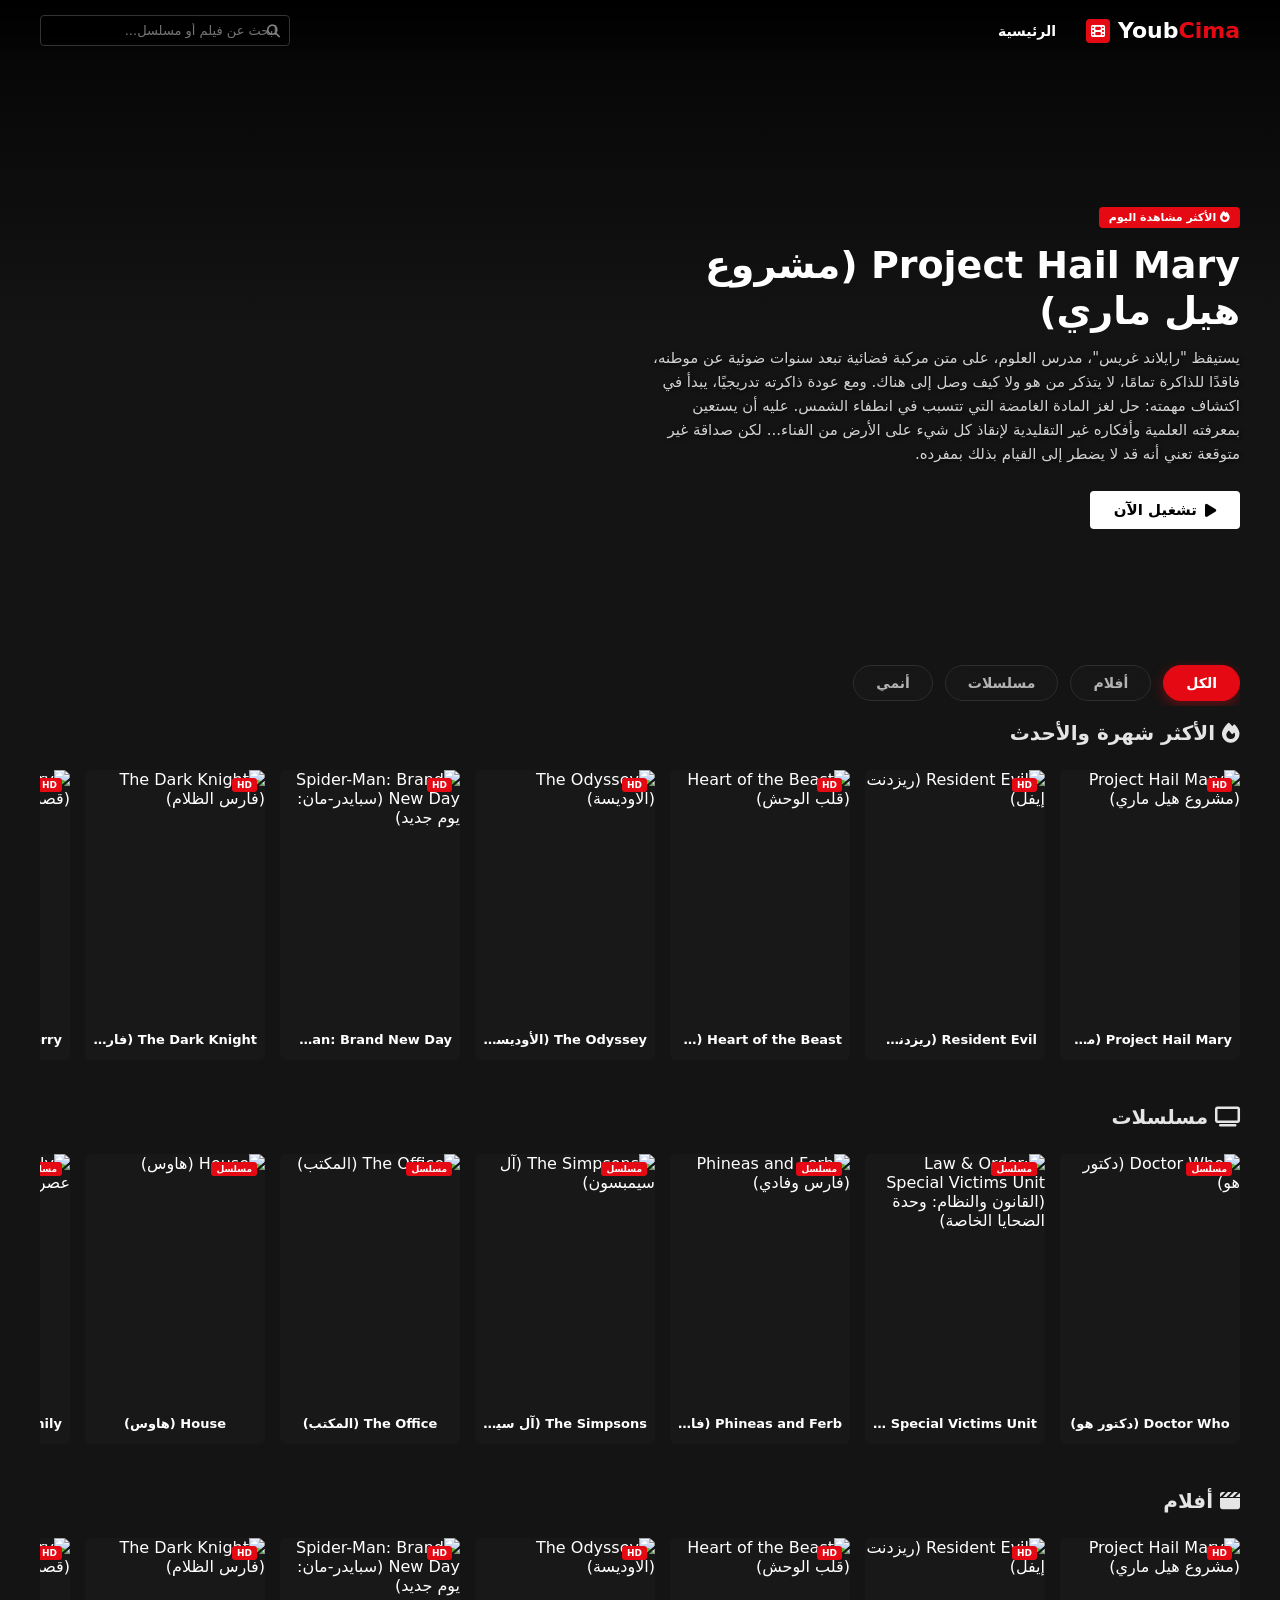
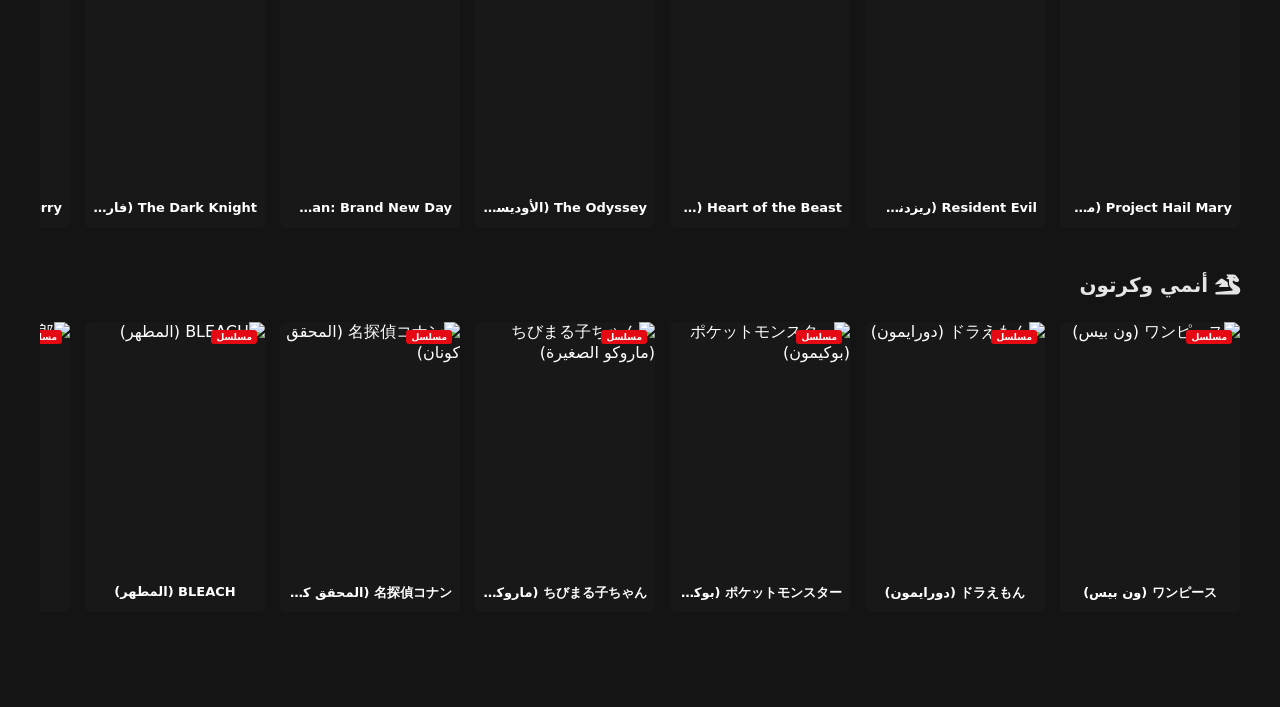
==== index.html @ 9e0401c3 "Add files via upload" ====
<!DOCTYPE html>
<html lang="ar" dir="rtl">
<head>
    <meta charset="UTF-8">
    <meta name="viewport" content="width=device-width, initial-scale=1.0">
    <title>Youb Cima - متعة المشاهدة</title>
    <link rel="stylesheet" href="style.css">
    <link rel="stylesheet" href="https://cdnjs.cloudflare.com/ajax/libs/font-awesome/6.4.0/css/all.min.css">
</head>
<body>

    <!-- الهيدر العلوي بنمط ناتفليكس -->
    <header class="top-navbar">
        <div class="nav-right">
            <a href="index.html" class="logo-container">
                <span class="logo-text">Youb<span>Cima</span></span>
                <i class="fa-solid fa-film logo-icon"></i>
            </a>
            <nav class="desktop-menu">
                <a href="index.html" class="active">الرئيسية</a>
            </nav>
        </div>

        <div class="nav-left">
            <div class="search-container">
                <i class="fa-solid fa-magnifying-glass search-icon"></i>
                <input type="text" id="searchInput" placeholder="ابحث عن فيلم أو مسلسل...">
            </div>
        </div>
    </header>

    <!-- قسم الهيرو البارز (Featured Showcase) -->
    <section class="hero-section" id="heroSection">
        <div class="hero-overlay"></div>
        <div class="hero-content">
            <span class="hero-badge"><i class="fa-solid fa-fire"></i> الأكثر مشاهدة اليوم</span>
            <h1 class="hero-title" id="heroTitle">جاري التحميل...</h1>
            <p class="hero-description" id="heroDesc">
                استمتع بأحدث الأفلام والمسلسلات بجودة عالية حصرياً على Youb Cima.
            </p>
            <div class="hero-buttons">
                <button class="btn btn-play" id="heroPlayBtn">
                    <i class="fa-solid fa-play"></i> تشغيل الآن
                </button>
            </div>
        </div>
    </section>

    <!-- السطر الأول: الأقسام الأساسية (الكل، أفلام، مسلسلات، أنمي) -->
    <div class="categories-bar" id="categoriesBar">
        <button class="cat-btn active" data-section="all">الكل</button>
        <button class="cat-btn" data-section="movies">أفلام</button>
        <button class="cat-btn" data-section="tv">مسلسلات</button>
        <button class="cat-btn" data-section="أنمي">أنمي</button>
    </div>

    <!-- السطر الثاني: تصنيفات المسلسلات حسب الدولة/اللغة (يظهر عند اختيار "مسلسلات" فقط) -->
    <div class="series-sub-bar" id="seriesSubBar" style="display: none;">
        <button class="series-sub-btn active" data-series-type="all">الكل</button>
        <button class="series-sub-btn" data-series-type="مسلسلات عربية">مسلسلات عربية</button>
        <button class="series-sub-btn" data-series-type="مسلسلات تركية">مسلسلات تركية</button>
        <button class="series-sub-btn" data-series-type="مسلسلات كورية">مسلسلات كورية</button>
        <button class="series-sub-btn" data-series-type="مسلسلات أجنبية">مسلسلات أجنبية</button>
    </div>

    <!-- السطر الثالث: زر الأحدث + تصنيفات IMDb الفرعية + القائمة المنسدلة للسنة (للأفلام) -->
    <div class="sub-categories-bar" id="subCategoriesBar" style="display: none;">
        <div class="genres-scroll">
            <button class="sub-cat-btn active" data-genre="all">الكل</button>
            <button class="sub-cat-btn" data-genre="latest"><i class="fa-solid fa-bolt"></i> الأحدث</button>
            <button class="sub-cat-btn" data-genre="أكشن">أكشن</button>
            <button class="sub-cat-btn" data-genre="رعب">رعب</button>
            <button class="sub-cat-btn" data-genre="دراما">دراما</button>
            <button class="sub-cat-btn" data-genre="كوميديا">كوميديا</button>
            <button class="sub-cat-btn" data-genre="خيال علمي">خيال علمي</button>
            <button class="sub-cat-btn" data-genre="إثارة">إثارة</button>
            <button class="sub-cat-btn" data-genre="مغامرة">مغامرة</button>
        </div>

        <!-- قائمة منسدلة لسنة الإنتاج (تظهر في الأفلام فقط) -->
        <div class="dropdown-filter-container" id="yearDropdownContainer" style="display: none;">
            <select id="yearSelect" class="netflix-dropdown">
                <option value="all">سنة الإنتاج: الكل</option>
                <option value="2026">2026</option>
                <option value="2025">2025</option>
                <option value="2024">2024</option>
                <option value="2023">2023</option>
                <option value="2022">2022 فما قبل</option>
            </select>
        </div>
    </div>

    <!-- صفوف الأفلام والمسلسلات الأفقية حسب الأقسام -->
    <main class="content-container">
        
        <section class="row-section">
            <h2 class="row-title"><i class="fa-solid fa-fire"></i> الأكثر شهرة والأحدث</h2>
            <div class="row-cards" id="trendingRow"></div>
        </section>

        <section class="row-section">
            <h2 class="row-title"><i class="fa-solid fa-tv"></i> مسلسلات</h2>
            <div class="row-cards" id="turkishSeriesRow"></div>
        </section>

        <section class="row-section">
            <h2 class="row-title"><i class="fa-solid fa-clapperboard"></i> أفلام</h2>
            <div class="row-cards" id="arabicMoviesRow"></div>
        </section>

        <section class="row-section">
            <h2 class="row-title"><i class="fa-solid fa-dragon"></i> أنمي وكرتون</h2>
            <div class="row-cards" id="animeRow"></div>
        </section>

    </main>

    <!-- شريط التنقل السفلي للهواتف -->
    <nav class="bottom-nav">
        <a href="index.html" class="nav-item active">
            <i class="fa-solid fa-house"></i>
            <span>الرئيسية</span>
        </a>
        <a href="#searchInput" class="nav-item">
            <i class="fa-solid fa-magnifying-glass"></i>
            <span>بحث</span>
        </a>
        <a href="#" class="nav-item">
            <i class="fa-solid fa-circle-info"></i>
            <span>المزيد</span>
        </a>
    </nav>

    <script src="app.js"></script>
</body>
</html>
---- style.css ----
/* الإعدادات العامة */
* {
    box-sizing: border-box;
    margin: 0;
    padding: 0;
    font-family: system-ui, -apple-system, BlinkMacSystemFont, 'Segoe UI', Roboto, sans-serif;
}

body {
    background-color: #141414;
    color: #ffffff;
    min-height: 100vh;
    display: flex;
    flex-direction: column;
    overflow-x: hidden;
}

/* النافبار العلوي */
.top-navbar {
    background: linear-gradient(180deg, rgba(0,0,0,0.9) 0%, rgba(0,0,0,0) 100%);
    padding: 15px 40px;
    display: flex;
    justify-content: space-between;
    align-items: center;
    position: fixed;
    top: 0;
    width: 100%;
    z-index: 1000;
    transition: background-color 0.3s ease;
}

.nav-right {
    display: flex;
    align-items: center;
    gap: 30px;
}

.logo-container {
    display: flex;
    align-items: center;
    gap: 8px;
    text-decoration: none;
}

.logo-text {
    font-size: 22px;
    font-weight: 900;
    color: #ffffff;
}

.logo-text span {
    color: #e50914;
}

.logo-icon {
    background-color: #e50914;
    color: #ffffff;
    padding: 5px;
    border-radius: 4px;
    font-size: 14px;
}

.desktop-menu {
    display: flex;
    gap: 20px;
}

.desktop-menu a {
    color: #e5e5e5;
    text-decoration: none;
    font-size: 14px;
    transition: color 0.2s;
}

.desktop-menu a:hover, .desktop-menu a.active {
    color: #ffffff;
    font-weight: bold;
}

.search-container {
    position: relative;
    width: 250px;
}

.search-container input {
    width: 100%;
    background-color: rgba(0, 0, 0, 0.75);
    border: 1px solid #333333;
    padding: 7px 12px 7px 35px;
    border-radius: 4px;
    color: #ffffff;
    font-size: 13px;
    outline: none;
}

.search-icon {
    position: absolute;
    right: 10px;
    top: 50%;
    transform: translateY(-50%);
    color: #808080;
    font-size: 13px;
}

/* قسم الهيرو الرئيسي */
.hero-section {
    position: relative;
    height: 75vh;
    min-height: 480px;
    background-image: url('https://images.unsplash.com/photo-1536440136628-849c177e76a1?w=1200');
    background-size: cover;
    background-position: center top;
    display: flex;
    align-items: center;
    padding: 0 40px;
}

.hero-overlay {
    position: absolute;
    top: 0;
    left: 0;
    width: 100%;
    height: 100%;
    background: linear-gradient(0deg, #141414 0%, rgba(20,20,20,0.4) 50%, rgba(0,0,0,0.8) 100%);
}

.hero-content {
    position: relative;
    z-index: 2;
    max-width: 600px;
    margin-top: 60px;
}

.hero-badge {
    background-color: #e50914;
    color: #ffffff;
    font-size: 11px;
    font-weight: bold;
    padding: 4px 10px;
    border-radius: 4px;
    display: inline-block;
    margin-bottom: 15px;
}

.hero-title {
    font-size: 38px;
    font-weight: 900;
    margin-bottom: 12px;
    line-height: 1.2;
}

.hero-description {
    font-size: 15px;
    color: #d2d2d2;
    line-height: 1.6;
    margin-bottom: 25px;
    text-shadow: 1px 1px 4px rgba(0,0,0,0.8);
}

.hero-buttons {
    display: flex;
    gap: 15px;
}

.btn {
    border: none;
    padding: 10px 24px;
    border-radius: 4px;
    font-size: 15px;
    font-weight: bold;
    cursor: pointer;
    display: flex;
    align-items: center;
    gap: 8px;
    transition: transform 0.2s, background-color 0.2s;
}

.btn-play {
    background-color: #ffffff;
    color: #000000;
}

.btn-play:hover {
    background-color: rgba(255, 255, 255, 0.75);
    transform: scale(1.03);
}

.btn-info {
    background-color: rgba(109, 109, 110, 0.7);
    color: #ffffff;
}

.btn-info:hover {
    background-color: rgba(109, 109, 110, 0.4);
    transform: scale(1.03);
}

/* السطر الأول: الأقسام الأساسية */
.categories-bar {
    display: flex;
    align-items: center;
    gap: 12px;
    margin: -15px 40px 15px 40px;
    position: relative;
    z-index: 10;
    overflow-x: auto;
    padding: 5px 0;
    scrollbar-width: none;
}

.categories-bar::-webkit-scrollbar {
    display: none;
}

.cat-btn {
    background-color: rgba(24, 24, 24, 0.85);
    backdrop-filter: blur(8px);
    -webkit-backdrop-filter: blur(8px);
    color: #b3b3b3;
    border: 1px solid #2e2e2e;
    padding: 9px 22px;
    border-radius: 50px;
    font-size: 14px;
    font-weight: 600;
    cursor: pointer;
    white-space: nowrap;
    transition: all 0.25s ease;
    outline: none;
}

.cat-btn:hover {
    background-color: #262626;
    color: #ffffff;
    border-color: #4d4d4d;
    transform: translateY(-1px);
}

.cat-btn.active {
    background-color: #e50914;
    color: #ffffff;
    border-color: #e50914;
    box-shadow: 0 4px 14px rgba(229, 9, 20, 0.4);
}

/* السطر الثاني: تصنيفات المسلسلات الفرعية (عربية، تركية، كورية...) */
.series-sub-bar {
    display: flex;
    align-items: center;
    gap: 10px;
    margin: 0 40px 15px 40px;
    position: relative;
    z-index: 9;
    overflow-x: auto;
    padding: 5px 0;
    scrollbar-width: none;
    animation: fadeIn 0.3s ease-in-out;
}

.series-sub-bar::-webkit-scrollbar {
    display: none;
}

.series-sub-btn {
    background-color: rgba(20, 20, 20, 0.9);
    color: #aaaaaa;
    border: 1px solid #2a2a2a;
    padding: 7px 18px;
    border-radius: 30px;
    font-size: 13px;
    font-weight: 600;
    cursor: pointer;
    white-space: nowrap;
    transition: all 0.2s ease;
    outline: none;
}

.series-sub-btn:hover {
    background-color: #2a2a2a;
    color: #ffffff;
    border-color: #555555;
}

.series-sub-btn.active {
    background-color: #e50914;
    color: #ffffff;
    border-color: #e50914;
    box-shadow: 0 2px 10px rgba(229, 9, 20, 0.3);
}

/* السطر الثالث: تصنيفات IMDb الفرعية والقائمة المنسدلة للسنة */
.sub-categories-bar {
    display: flex;
    align-items: center;
    justify-content: space-between;
    gap: 15px;
    margin: 0 40px 25px 40px;
    position: relative;
    z-index: 8;
    overflow-x: auto;
    padding: 5px 0;
    scrollbar-width: none;
    animation: fadeIn 0.3s ease-in-out;
}

.sub-categories-bar::-webkit-scrollbar {
    display: none;
}

.genres-scroll {
    display: flex;
    align-items: center;
    gap: 10px;
    overflow-x: auto;
    scrollbar-width: none;
}

.genres-scroll::-webkit-scrollbar {
    display: none;
}

.sub-cat-btn {
    background-color: rgba(20, 20, 20, 0.9);
    color: #999999;
    border: 1px solid #222222;
    padding: 6px 16px;
    border-radius: 30px;
    font-size: 13px;
    font-weight: 500;
    cursor: pointer;
    white-space: nowrap;
    transition: all 0.2s ease;
    outline: none;
}

.sub-cat-btn:hover {
    background-color: #222222;
    color: #ffffff;
    border-color: #444444;
}

.sub-cat-btn.active {
    background-color: #333333;
    color: #ffffff;
    border-color: #e50914;
    box-shadow: 0 2px 8px rgba(229, 9, 20, 0.3);
}

/* تصميم القائمة المنسدلة الاحترافية للسنة */
.netflix-dropdown {
    background-color: rgba(20, 20, 20, 0.95);
    color: #ffffff;
    border: 1px solid #333333;
    padding: 6px 16px;
    border-radius: 20px;
    font-size: 13px;
    font-weight: 500;
    cursor: pointer;
    outline: none;
    transition: all 0.2s ease;
    white-space: nowrap;
}

.netflix-dropdown:hover, .netflix-dropdown:focus {
    border-color: #e50914;
    background-color: #1a1a1a;
}

.netflix-dropdown option {
    background-color: #181818;
    color: #ffffff;
    padding: 10px;
}

@keyframes fadeIn {
    from { opacity: 0; transform: translateY(-5px); }
    to { opacity: 1; transform: translateY(0); }
}

/* الصفوف الأفقيّة للأفلام */
.content-container {
    padding: 0 40px;
    margin-bottom: 50px;
    flex: 1;
}

.row-section {
    margin-bottom: 35px;
}

.row-title {
    font-size: 20px;
    font-weight: 700;
    margin-bottom: 15px;
    color: #e5e5e5;
}

.row-cards {
    display: flex;
    gap: 15px;
    overflow-x: auto;
    padding: 10px 0;
    scrollbar-width: none;
}

.row-cards::-webkit-scrollbar {
    display: none;
}

.movie-card {
    min-width: 180px;
    width: 180px;
    background-color: #181818;
    border-radius: 6px;
    overflow: hidden;
    cursor: pointer;
    position: relative;
    transition: transform 0.3s ease, box-shadow 0.3s ease;
    flex-shrink: 0;
}

.movie-card:hover {
    transform: scale(1.08);
    z-index: 5;
    box-shadow: 0 10px 20px rgba(0,0,0,0.8);
}

.poster-wrapper {
    position: relative;
    width: 100%;
    padding-top: 140%;
}

.poster-wrapper img {
    position: absolute;
    top: 0;
    left: 0;
    width: 100%;
    height: 100%;
    object-fit: cover;
}

.badge-hd {
    position: absolute;
    top: 8px;
    right: 8px;
    background-color: #e50914;
    color: #ffffff;
    font-size: 9px;
    font-weight: bold;
    padding: 2px 5px;
    border-radius: 3px;
}

.movie-title {
    padding: 10px 8px;
    font-size: 13px;
    font-weight: 600;
    color: #ffffff;
    text-align: center;
    white-space: nowrap;
    overflow: hidden;
    text-overflow: ellipsis;
    background-color: #181818;
}

/* صفحة المشاهدة */
.ad-banner {
    background: linear-gradient(135deg, #171821 0%, #0d0e14 100%);
    border: 1px solid #e50914;
    border-radius: 12px;
    padding: 12px 18px;
    margin-bottom: 20px;
    display: flex;
    justify-content: space-between;
    align-items: center;
    box-shadow: 0 4px 15px rgba(229, 9, 20, 0.15);
}

.ad-info {
    display: flex;
    align-items: center;
    gap: 12px;
}

.ad-icon {
    font-size: 26px;
    color: #e50914;
}

.ad-info h3 {
    font-size: 14px;
    font-weight: bold;
    color: #ffffff;
}

.ad-info p {
    font-size: 11px;
    color: #8c8f9a;
}

.ad-btn {
    background-color: #e50914;
    color: #ffffff;
    text-decoration: none;
    padding: 6px 14px;
    border-radius: 20px;
    font-size: 12px;
    font-weight: bold;
    white-space: nowrap;
}

.video-player-box {
    width: 100%;
    background-color: #000000;
    border-radius: 14px;
    overflow: hidden;
    margin-bottom: 20px;
    box-shadow: 0 10px 30px rgba(0,0,0,0.8);
    border: 1px solid #1f2230;
}

.video-player-box video {
    width: 100%;
    display: block;
    max-height: 550px;
}

.movie-description-section {
    margin-bottom: 30px;
}

.watch-title {
    font-size: 20px;
    font-weight: bold;
    color: #ffffff;
    margin-bottom: 12px;
}

.watch-text {
    font-size: 14px;
    line-height: 1.8;
    color: #d1d5db;
    margin-bottom: 20px;
}

.share-buttons {
    display: flex;
    justify-content: flex-end;
    gap: 12px;
    padding-top: 10px;
}

.share-btn {
    width: 40px;
    height: 40px;
    border-radius: 50%;
    background-color: #171821;
    border: 1px solid #262838;
    color: #ffffff;
    font-size: 16px;
    display: flex;
    justify-content: center;
    align-items: center;
    cursor: pointer;
    transition: all 0.2s ease;
}

.share-btn:hover {
    background-color: #e50914;
    border-color: #e50914;
}

.related-section {
    margin-top: 30px;
    border-top: 1px solid #1f2230;
    padding-top: 20px;
}

.section-title {
    font-size: 18px;
    font-weight: bold;
    color: #ffffff;
    margin-bottom: 16px;
}

/* الشريط السفلي للهاتف */
.bottom-nav {
    display: none;
}

/* التجاوب مع شاشات الهواتف */
@media (max-width: 768px) {
    .top-navbar {
        padding: 12px 15px;
    }

    .desktop-menu {
        display: none;
    }

    .search-container {
        width: 140px;
    }

    .hero-section {
        height: 55vh;
        padding: 0 15px;
    }

    .hero-title {
        font-size: 24px;
    }

    .hero-description {
        font-size: 12px;
        line-height: 1.4;
        margin-bottom: 15px;
    }

    .btn {
        padding: 8px 16px;
        font-size: 13px;
    }

    .categories-bar {
        margin: 10px 15px 10px 15px;
        gap: 8px;
    }

    .cat-btn {
        padding: 7px 16px;
        font-size: 13px;
    }

    .series-sub-bar {
        margin: 5px 15px 10px 15px;
        gap: 6px;
    }

    .series-sub-btn {
        padding: 5px 12px;
        font-size: 12px;
    }

    .sub-categories-bar {
        margin: 5px 15px 15px 15px;
        flex-direction: column;
        align-items: stretch;
        gap: 10px;
    }

    .sub-cat-btn {
        padding: 5px 12px;
        font-size: 12px;
    }

    .netflix-dropdown {
        width: 100%;
        text-align: center;
    }

    .content-container {
        padding: 0 15px;
        margin-bottom: 70px;
    }

    .row-title {
        font-size: 16px;
    }

    .movie-card {
        min-width: 130px;
        width: 130px;
    }

    .bottom-nav {
        position: fixed;
        bottom: 0;
        left: 0;
        width: 100%;
        background-color: #000000;
        border-top: 1px solid #1a1a1a;
        display: flex;
        justify-content: space-around;
        padding: 8px 0;
        z-index: 1000;
    }

    .nav-item {
        display: flex;
        flex-direction: column;
        align-items: center;
        text-decoration: none;
        color: #777777;
        font-size: 10px;
        gap: 3px;
    }

    .nav-item i {
        font-size: 18px;
    }

    .nav-item.active {
        color: #ffffff;
    }
}
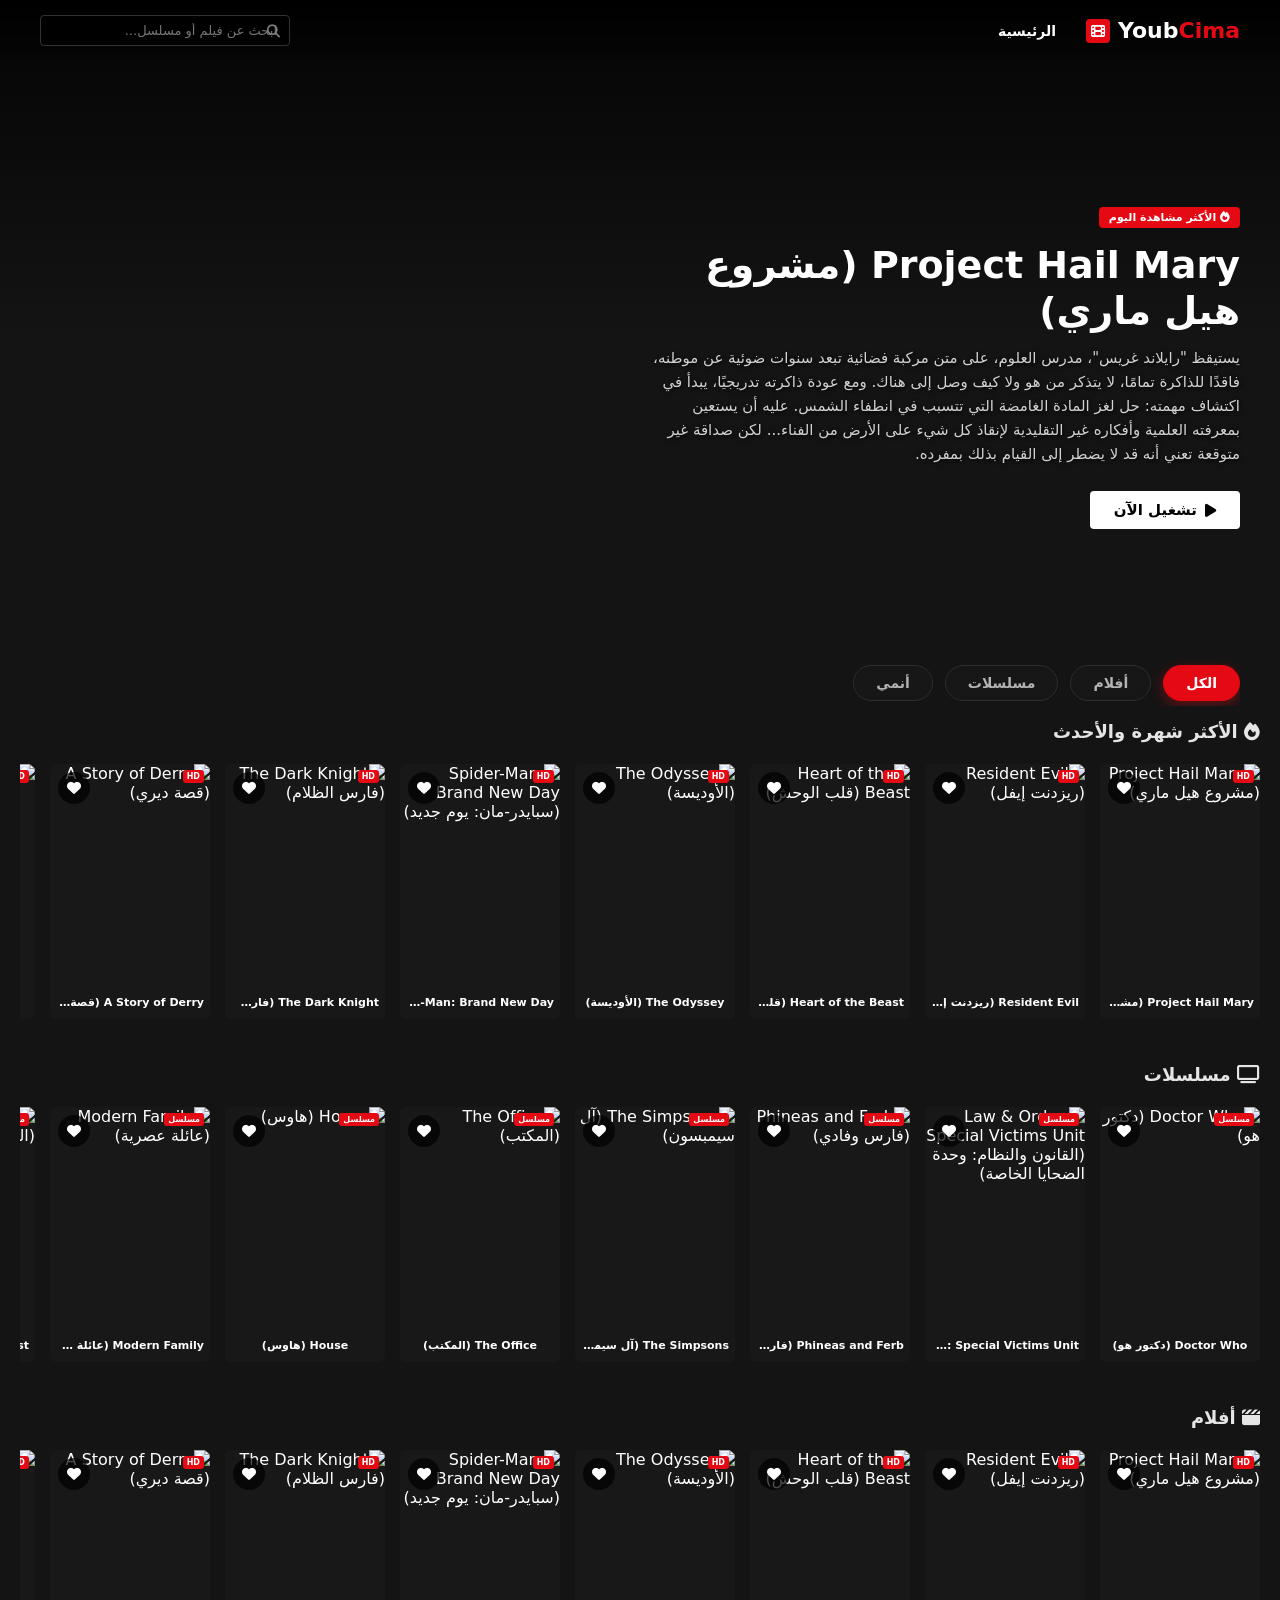
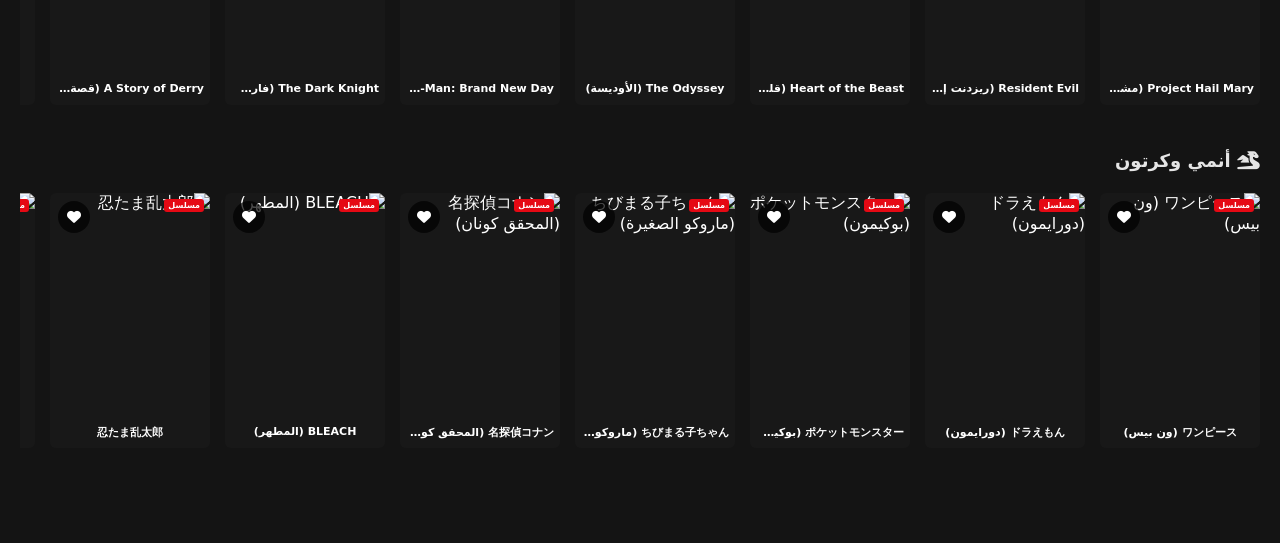
==== commit 8c7372b1: "Update index.html" ====
--- a/index.html
+++ b/index.html
@@ -115,22 +115,26 @@
 
     </main>
 
-    <!-- شريط التنقل السفلي للهواتف -->
+    <!-- شريط التنقل السفلي للهواتف (تم استبدال المزيد بالمفضلة) -->
     <nav class="bottom-nav">
         <a href="index.html" class="nav-item active">
             <i class="fa-solid fa-house"></i>
             <span>الرئيسية</span>
         </a>
-        <a href="#searchInput" class="nav-item">
+        <a href="#" class="nav-item" onclick="document.getElementById('searchInput')?.focus(); return false;">
             <i class="fa-solid fa-magnifying-glass"></i>
             <span>بحث</span>
         </a>
         <a href="#" class="nav-item">
-            <i class="fa-solid fa-circle-info"></i>
-            <span>المزيد</span>
+            <i class="fa-brands fa-telegram"></i>
+            <span>Telegram</span>
+        </a>
+        <a href="index.html?view=favorites" class="nav-item" id="favBottomNav">
+            <i class="fa-solid fa-heart" style="color: #e50914;"></i>
+            <span>المفضلة</span>
         </a>
     </nav>
 
     <script src="app.js"></script>
 </body>
-</html>+</html>
--- a/style.css
+++ b/style.css
@@ -195,7 +195,7 @@
     transform: scale(1.03);
 }
 
-/* السطر الأول: الأقسام الأساسية */
+/* الأقسام الأساسية */
 .categories-bar {
     display: flex;
     align-items: center;
@@ -242,7 +242,7 @@
     box-shadow: 0 4px 14px rgba(229, 9, 20, 0.4);
 }
 
-/* السطر الثاني: تصنيفات المسلسلات الفرعية (عربية، تركية، كورية...) */
+/* تصنيفات المسلسلات الفرعية */
 .series-sub-bar {
     display: flex;
     align-items: center;
@@ -287,7 +287,7 @@
     box-shadow: 0 2px 10px rgba(229, 9, 20, 0.3);
 }
 
-/* السطر الثالث: تصنيفات IMDb الفرعية والقائمة المنسدلة للسنة */
+/* تصنيفات IMDb والقائمة المنسدلة */
 .sub-categories-bar {
     display: flex;
     align-items: center;
@@ -345,7 +345,6 @@
     box-shadow: 0 2px 8px rgba(229, 9, 20, 0.3);
 }
 
-/* تصميم القائمة المنسدلة الاحترافية للسنة */
 .netflix-dropdown {
     background-color: rgba(20, 20, 20, 0.95);
     color: #ffffff;
@@ -376,9 +375,9 @@
     to { opacity: 1; transform: translateY(0); }
 }
 
-/* الصفوف الأفقيّة للأفلام */
+/* حاوية المحتوى والصفوف (تمرير جانبي افتراضي للصفحة الرئيسية) */
 .content-container {
-    padding: 0 40px;
+    padding: 0 20px;
     margin-bottom: 50px;
     flex: 1;
 }
@@ -388,9 +387,9 @@
 }
 
 .row-title {
-    font-size: 20px;
+    font-size: 18px;
     font-weight: 700;
-    margin-bottom: 15px;
+    margin-bottom: 12px;
     color: #e5e5e5;
 }
 
@@ -407,8 +406,8 @@
 }
 
 .movie-card {
-    min-width: 180px;
-    width: 180px;
+    min-width: 160px;
+    width: 160px;
     background-color: #181818;
     border-radius: 6px;
     overflow: hidden;
@@ -419,7 +418,7 @@
 }
 
 .movie-card:hover {
-    transform: scale(1.08);
+    transform: scale(1.05);
     z-index: 5;
     box-shadow: 0 10px 20px rgba(0,0,0,0.8);
 }
@@ -441,19 +440,19 @@
 
 .badge-hd {
     position: absolute;
-    top: 8px;
-    right: 8px;
+    top: 6px;
+    right: 6px;
     background-color: #e50914;
     color: #ffffff;
-    font-size: 9px;
+    font-size: 8px;
     font-weight: bold;
-    padding: 2px 5px;
+    padding: 2px 4px;
     border-radius: 3px;
 }
 
 .movie-title {
-    padding: 10px 8px;
-    font-size: 13px;
+    padding: 8px 6px;
+    font-size: 11px;
     font-weight: 600;
     color: #ffffff;
     text-align: center;
@@ -623,7 +622,7 @@
     }
 
     .categories-bar {
-        margin: 10px 15px 10px 15px;
+        margin: 10px 15px;
         gap: 8px;
     }
 
@@ -660,12 +659,17 @@
     }
 
     .content-container {
-        padding: 0 15px;
+        padding: 0 10px;
         margin-bottom: 70px;
     }
 
     .row-title {
-        font-size: 16px;
+        font-size: 15px;
+    }
+
+    .row-cards {
+        display: flex;
+        gap: 10px;
     }
 
     .movie-card {
@@ -703,4 +707,4 @@
     .nav-item.active {
         color: #ffffff;
     }
-}+}
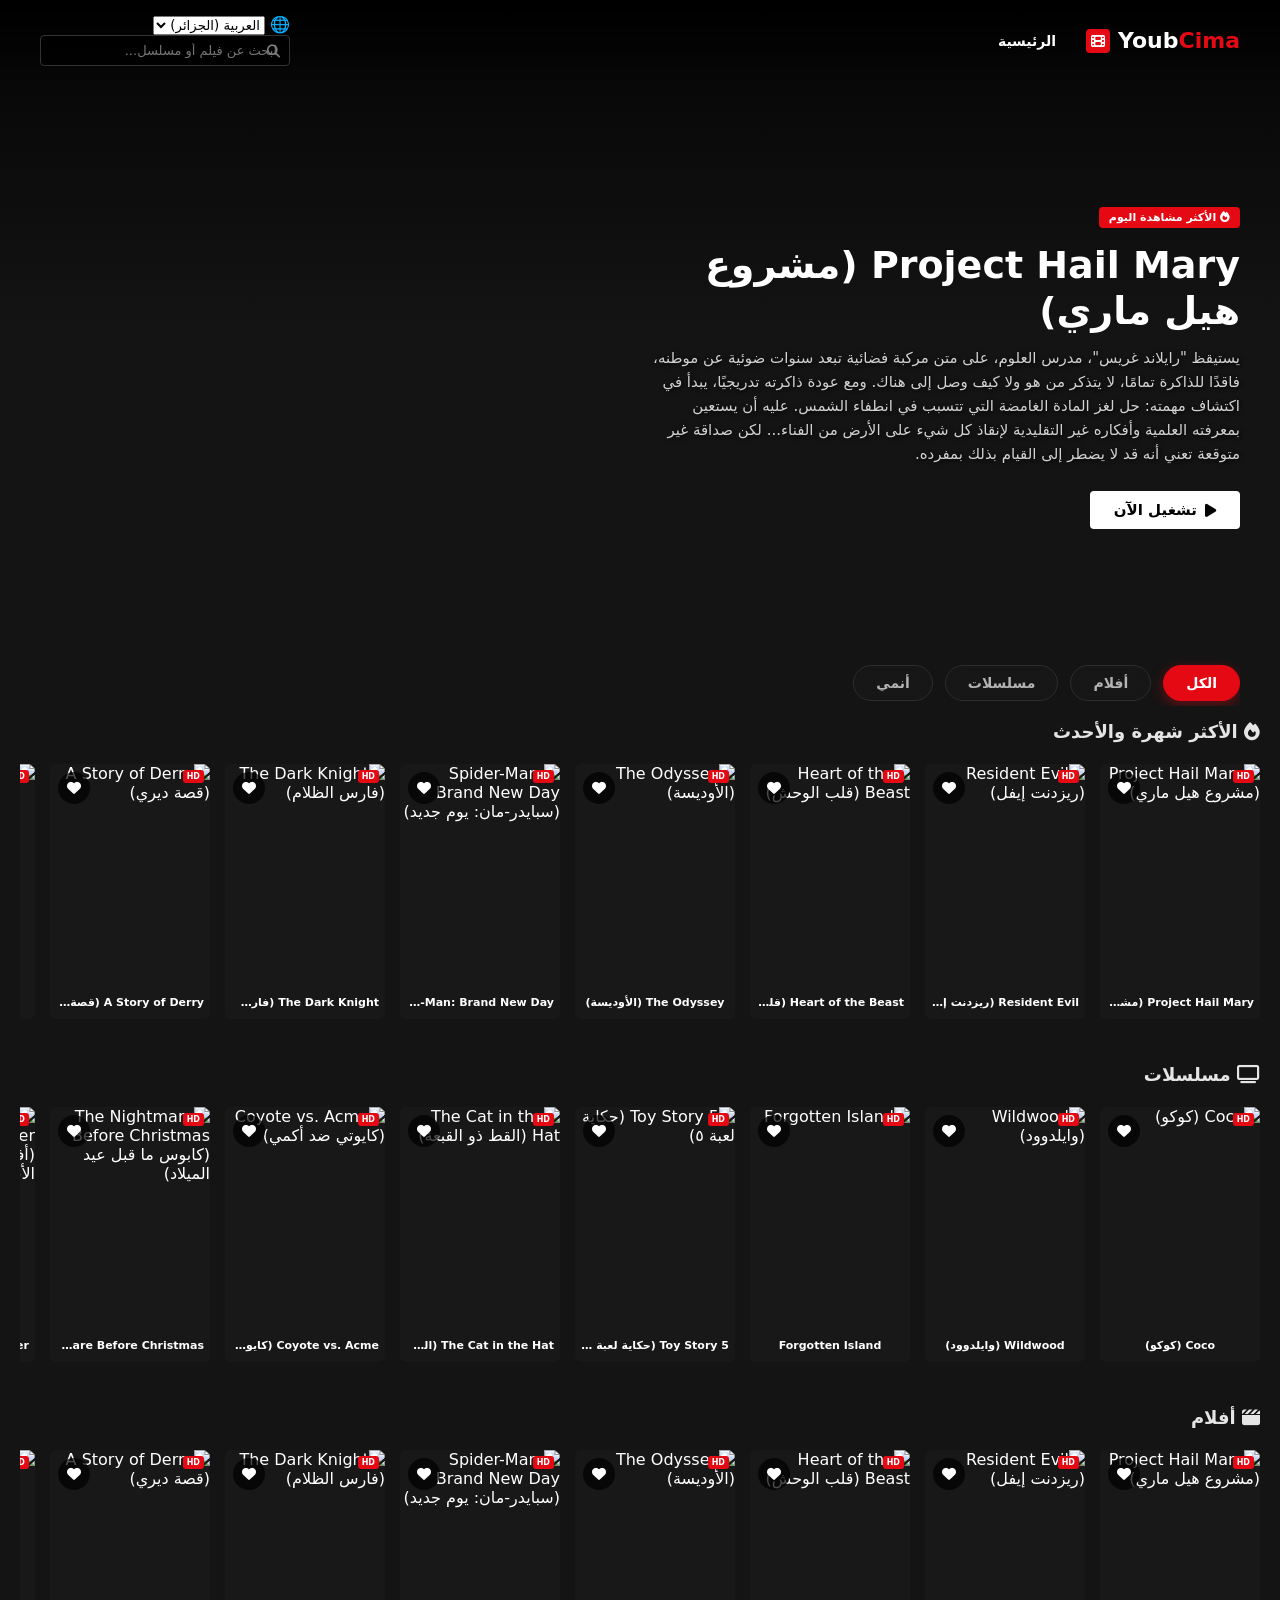
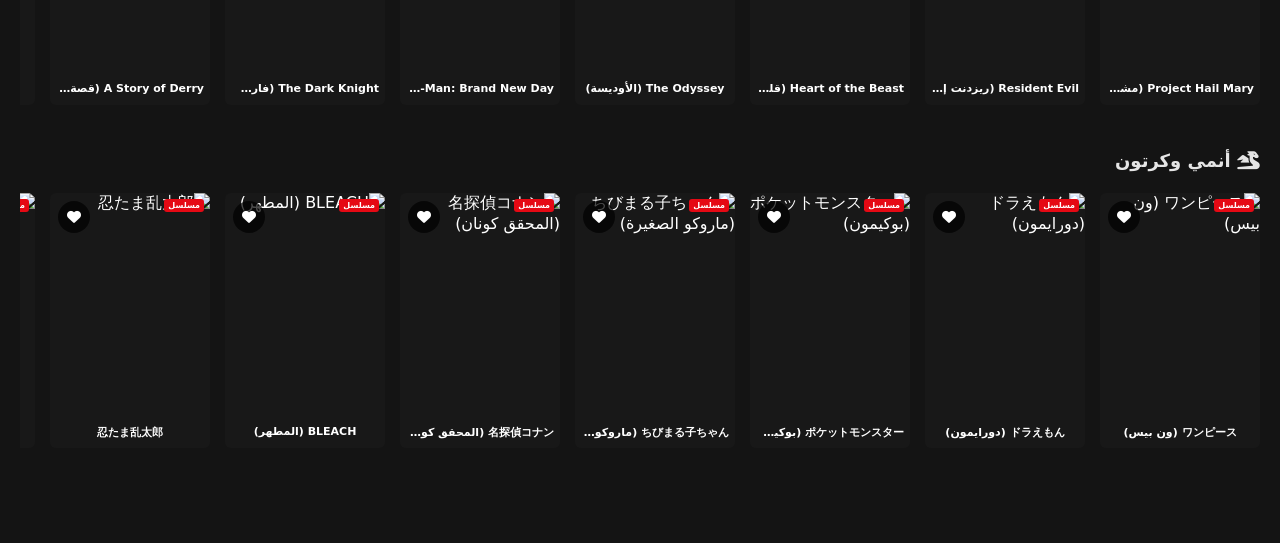
==== commit 76377858: "Update index.html" ====
--- a/index.html
+++ b/index.html
@@ -17,14 +17,25 @@
                 <i class="fa-solid fa-film logo-icon"></i>
             </a>
             <nav class="desktop-menu">
-                <a href="index.html" class="active">الرئيسية</a>
+                <a href="index.html" class="active" data-i18n="home">الرئيسية</a>
             </nav>
         </div>
 
+        <!-- إضافة زر قائمة اللغات والكرة الأرضية بجانب الشعار في الأعلى -->
         <div class="nav-left">
+            <div class="language-switcher-header">
+                <span class="globe-icon">🌐</span>
+                <select id="langSelect" onchange="switchLanguage(this.value)">
+                    <option value="ar-dz">العربية (الجزائر)</option>
+                    <option value="en">English</option>
+                    <option value="fr">Français</option>
+                    <option value="es">Español</option>
+                </select>
+            </div>
+
             <div class="search-container">
                 <i class="fa-solid fa-magnifying-glass search-icon"></i>
-                <input type="text" id="searchInput" placeholder="ابحث عن فيلم أو مسلسل...">
+                <input type="text" id="searchInput" data-i18n-placeholder="search_placeholder" placeholder="ابحث عن فيلم أو مسلسل...">
             </div>
         </div>
     </header>
@@ -33,14 +44,14 @@
     <section class="hero-section" id="heroSection">
         <div class="hero-overlay"></div>
         <div class="hero-content">
-            <span class="hero-badge"><i class="fa-solid fa-fire"></i> الأكثر مشاهدة اليوم</span>
+            <span class="hero-badge" data-i18n="trending_badge"><i class="fa-solid fa-fire"></i> الأكثر مشاهدة اليوم</span>
             <h1 class="hero-title" id="heroTitle">جاري التحميل...</h1>
-            <p class="hero-description" id="heroDesc">
+            <p class="hero-description" id="heroDesc" data-i18n="hero_desc">
                 استمتع بأحدث الأفلام والمسلسلات بجودة عالية حصرياً على Youb Cima.
             </p>
             <div class="hero-buttons">
                 <button class="btn btn-play" id="heroPlayBtn">
-                    <i class="fa-solid fa-play"></i> تشغيل الآن
+                    <i class="fa-solid fa-play"></i> <span data-i18n="watch_now">تشغيل الآن</span>
                 </button>
             </div>
         </div>
@@ -48,82 +59,82 @@
 
     <!-- السطر الأول: الأقسام الأساسية (الكل، أفلام، مسلسلات، أنمي) -->
     <div class="categories-bar" id="categoriesBar">
-        <button class="cat-btn active" data-section="all">الكل</button>
-        <button class="cat-btn" data-section="movies">أفلام</button>
-        <button class="cat-btn" data-section="tv">مسلسلات</button>
-        <button class="cat-btn" data-section="أنمي">أنمي</button>
+        <button class="cat-btn active" data-section="all" data-i18n="cat_all">الكل</button>
+        <button class="cat-btn" data-section="movies" data-i18n="cat_movies">أفلام</button>
+        <button class="cat-btn" data-section="tv" data-i18n="cat_series">مسلسلات</button>
+        <button class="cat-btn" data-section="أنمي" data-i18n="cat_anime">أنمي</button>
     </div>
 
-    <!-- السطر الثاني: تصنيفات المسلسلات حسب الدولة/اللغة (يظهر عند اختيار "مسلسلات" فقط) -->
+    <!-- السطر الثاني: تصنيفات المسلسلات حسب الدولة/اللغة -->
     <div class="series-sub-bar" id="seriesSubBar" style="display: none;">
-        <button class="series-sub-btn active" data-series-type="all">الكل</button>
-        <button class="series-sub-btn" data-series-type="مسلسلات عربية">مسلسلات عربية</button>
-        <button class="series-sub-btn" data-series-type="مسلسلات تركية">مسلسلات تركية</button>
-        <button class="series-sub-btn" data-series-type="مسلسلات كورية">مسلسلات كورية</button>
-        <button class="series-sub-btn" data-series-type="مسلسلات أجنبية">مسلسلات أجنبية</button>
+        <button class="series-sub-btn active" data-series-type="all" data-i18n="cat_all">الكل</button>
+        <button class="series-sub-btn" data-series-type="مسلسلات عربية" data-i18n="series_arabic">مسلسلات عربية</button>
+        <button class="series-sub-btn" data-series-type="مسلسلات تركية" data-i18n="series_turkish">مسلسلات تركية</button>
+        <button class="series-sub-btn" data-series-type="مسلسلات كورية" data-i18n="series_korean">مسلسلات كورية</button>
+        <button class="series-sub-btn" data-series-type="مسلسلات أجنبية" data-i18n="series_foreign">مسلسلات أجنبية</button>
     </div>
 
-    <!-- السطر الثالث: زر الأحدث + تصنيفات IMDb الفرعية + القائمة المنسدلة للسنة (للأفلام) -->
+    <!-- السطر الثالث: زر الأحدث + تصنيفات IMDb الفرعية + القائمة المنسدلة للسنة -->
     <div class="sub-categories-bar" id="subCategoriesBar" style="display: none;">
         <div class="genres-scroll">
-            <button class="sub-cat-btn active" data-genre="all">الكل</button>
-            <button class="sub-cat-btn" data-genre="latest"><i class="fa-solid fa-bolt"></i> الأحدث</button>
-            <button class="sub-cat-btn" data-genre="أكشن">أكشن</button>
-            <button class="sub-cat-btn" data-genre="رعب">رعب</button>
-            <button class="sub-cat-btn" data-genre="دراما">دراما</button>
-            <button class="sub-cat-btn" data-genre="كوميديا">كوميديا</button>
-            <button class="sub-cat-btn" data-genre="خيال علمي">خيال علمي</button>
-            <button class="sub-cat-btn" data-genre="إثارة">إثارة</button>
-            <button class="sub-cat-btn" data-genre="مغامرة">مغامرة</button>
+            <button class="sub-cat-btn active" data-genre="all" data-i18n="cat_all">الكل</button>
+            <button class="sub-cat-btn" data-genre="latest"><i class="fa-solid fa-bolt"></i> <span data-i18n="genre_latest">الأحدث</span></button>
+            <button class="sub-cat-btn" data-genre="أكشن" data-i18n="genre_action">أكشن</button>
+            <button class="sub-cat-btn" data-genre="رعب" data-i18n="genre_horror">رعب</button>
+            <button class="sub-cat-btn" data-genre="دراما" data-i18n="genre_drama">دراما</button>
+            <button class="sub-cat-btn" data-genre="كوميديا" data-i18n="genre_comedy">كوميديا</button>
+            <button class="sub-cat-btn" data-genre="خيال علمي" data-i18n="genre_scifi">خيال علمي</button>
+            <button class="sub-cat-btn" data-genre="إثارة" data-i18n="genre_thriller">إثارة</button>
+            <button class="sub-cat-btn" data-genre="مغامرة" data-i18n="genre_adventure">مغامرة</button>
         </div>
 
-        <!-- قائمة منسدلة لسنة الإنتاج (تظهر في الأفلام فقط) -->
+        <!-- قائمة منسدلة لسنة الإنتاج -->
         <div class="dropdown-filter-container" id="yearDropdownContainer" style="display: none;">
             <select id="yearSelect" class="netflix-dropdown">
-                <option value="all">سنة الإنتاج: الكل</option>
+                <option value="all" data-i18n="year_all">سنة الإنتاج: الكل</option>
                 <option value="2026">2026</option>
                 <option value="2025">2025</option>
                 <option value="2024">2024</option>
                 <option value="2023">2023</option>
-                <option value="2022">2022 فما قبل</option>
+                <option value="2022" data-i18n="year_older">2022 فما قبل</option>
             </select>
         </div>
     </div>
 
-    <!-- صفوف الأفلام والمسلسلات الأفقية حسب الأقسام -->
+    <!-- صفوف الأفلام والمسلسلات الأفقية -->
     <main class="content-container">
         
         <section class="row-section">
-            <h2 class="row-title"><i class="fa-solid fa-fire"></i> الأكثر شهرة والأحدث</h2>
+            <h2 class="row-title"><i class="fa-solid fa-fire"></i> <span data-i18n="row_trending">الأكثر شهرة والأحدث</span></h2>
             <div class="row-cards" id="trendingRow"></div>
         </section>
 
         <section class="row-section">
-            <h2 class="row-title"><i class="fa-solid fa-tv"></i> مسلسلات</h2>
+            <h2 class="row-title"><i class="fa-solid fa-tv"></i> <span data-i18n="row_series">مسلسلات</span></h2>
             <div class="row-cards" id="turkishSeriesRow"></div>
         </section>
 
         <section class="row-section">
-            <h2 class="row-title"><i class="fa-solid fa-clapperboard"></i> أفلام</h2>
+            <h2 class="row-title"><i class="fa-solid fa-clapperboard"></i> <span data-i18n="row_movies">أفلام</span></h2>
             <div class="row-cards" id="arabicMoviesRow"></div>
         </section>
 
         <section class="row-section">
-            <h2 class="row-title"><i class="fa-solid fa-dragon"></i> أنمي وكرتون</h2>
+            <h2 class="row-title"><i class="fa-solid fa-dragon"></i> <span data-i18n="row_anime">أنمي وكرتون</span></h2>
             <div class="row-cards" id="animeRow"></div>
         </section>
 
     </main>
 
-    <!-- شريط التنقل السفلي للهواتف (تم استبدال المزيد بالمفضلة) -->
+    <!-- شريط التنقل السفلي للهواتف -->
     <nav class="bottom-nav">
         <a href="index.html" class="nav-item active">
             <i class="fa-solid fa-house"></i>
-            <span>الرئيسية</span>
+            <span data-i18n="home">الرئيسية</span>
         </a>
         <a href="#" class="nav-item" onclick="document.getElementById('searchInput')?.focus(); return false;">
             <i class="fa-solid fa-magnifying-glass"></i>
-            <span>بحث</span>
+            <span data-i18n="search_bottom">بحث</span>
         </a>
         <a href="#" class="nav-item">
             <i class="fa-brands fa-telegram"></i>
@@ -131,7 +142,7 @@
         </a>
         <a href="index.html?view=favorites" class="nav-item" id="favBottomNav">
             <i class="fa-solid fa-heart" style="color: #e50914;"></i>
-            <span>المفضلة</span>
+            <span data-i18n="favorites">المفضلة</span>
         </a>
     </nav>
 
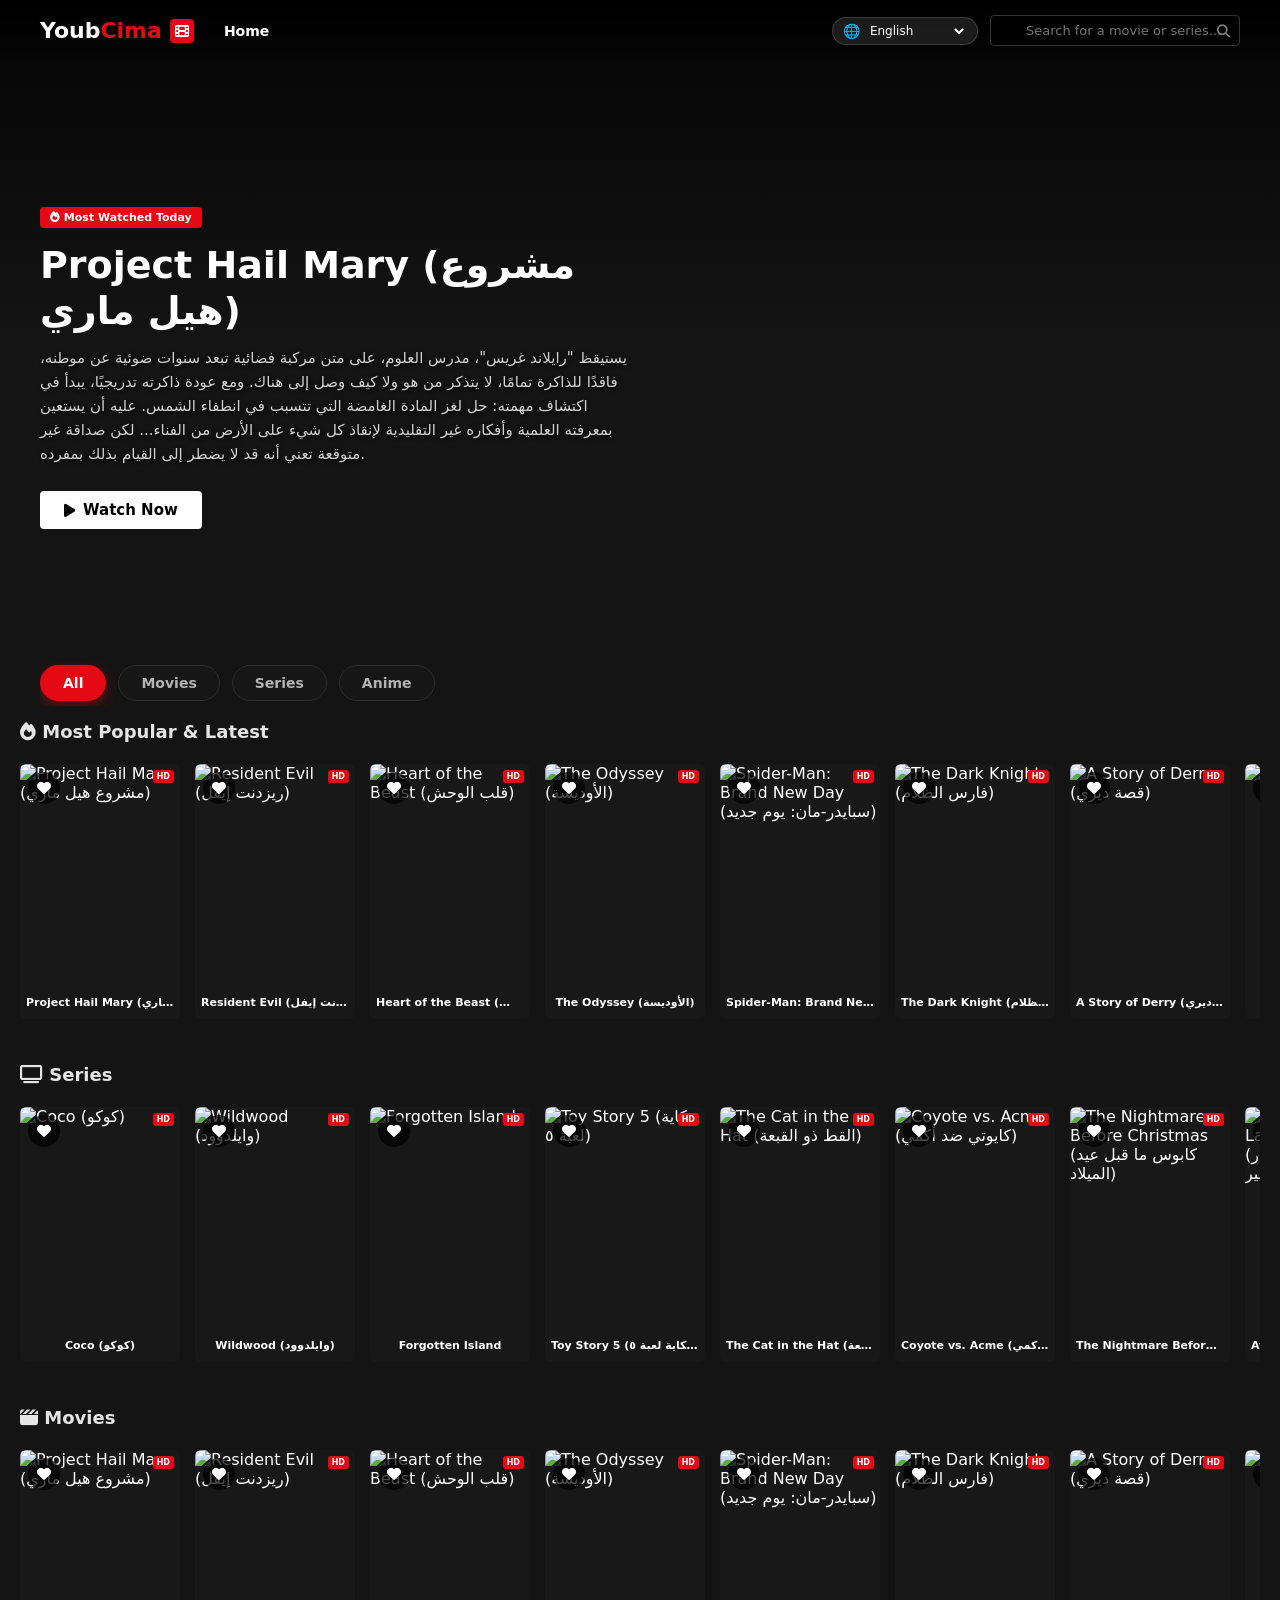
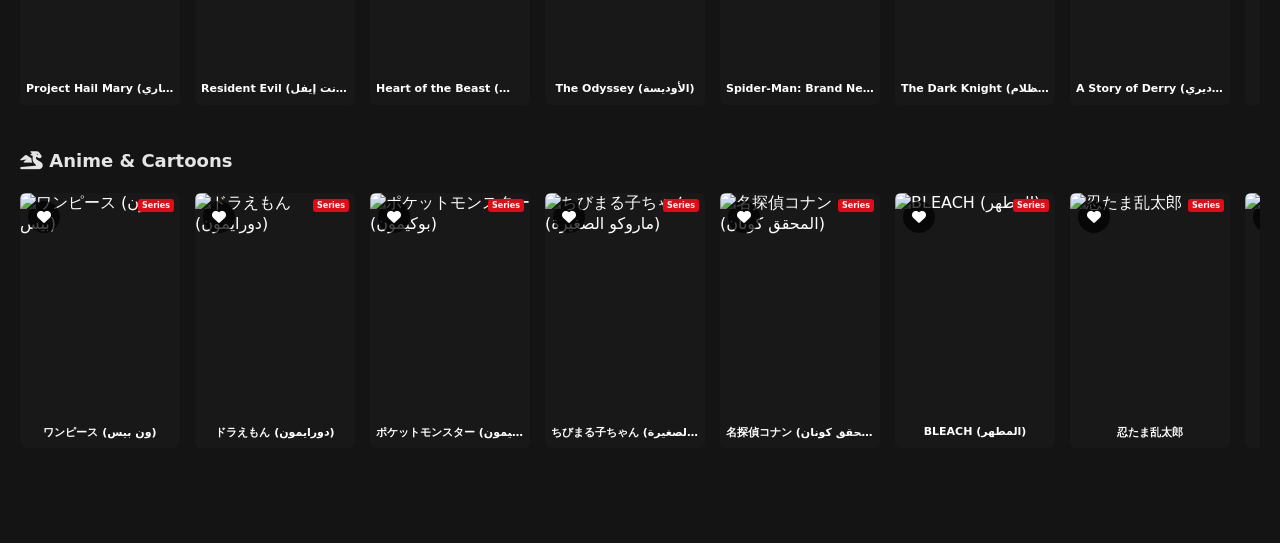
==== commit d0c3daac: "Update index.html" ====
--- a/index.html
+++ b/index.html
@@ -21,9 +21,9 @@
             </nav>
         </div>
 
-        <!-- إضافة زر قائمة اللغات والكرة الأرضية بجانب الشعار في الأعلى -->
+        <!-- زر الكرة الأرضية المصغر والأنيق لاختيار اللغة -->
         <div class="nav-left">
-            <div class="language-switcher-header">
+            <div class="language-switcher-header" title="تغيير اللغة">
                 <span class="globe-icon">🌐</span>
                 <select id="langSelect" onchange="switchLanguage(this.value)">
                     <option value="ar-dz">العربية (الجزائر)</option>
--- a/style.css
+++ b/style.css
@@ -100,6 +100,50 @@
     transform: translateY(-50%);
     color: #808080;
     font-size: 13px;
+}
+
+/* تنسيقات زر اختيار اللغات والكرة الأرضية في الهيدر العلوي */
+.nav-left {
+    display: flex;
+    align-items: center;
+    gap: 12px;
+}
+
+.language-switcher-header {
+    display: flex;
+    align-items: center;
+    gap: 6px;
+    background: rgba(255, 255, 255, 0.1);
+    border: 1px solid rgba(255, 255, 255, 0.15);
+    padding: 5px 10px;
+    border-radius: 20px;
+    backdrop-filter: blur(5px);
+    transition: all 0.2s ease;
+}
+
+.language-switcher-header:hover {
+    background: rgba(255, 255, 255, 0.18);
+    border-color: rgba(255, 255, 255, 0.3);
+}
+
+.globe-icon {
+    font-size: 14px;
+}
+
+.language-switcher-header select {
+    background: transparent;
+    color: #ffffff;
+    border: none;
+    outline: none;
+    cursor: pointer;
+    font-size: 12px;
+    font-weight: 500;
+}
+
+.language-switcher-header select option {
+    background-color: #181818;
+    color: #ffffff;
+    padding: 8px;
 }
 
 /* قسم الهيرو الرئيسي */
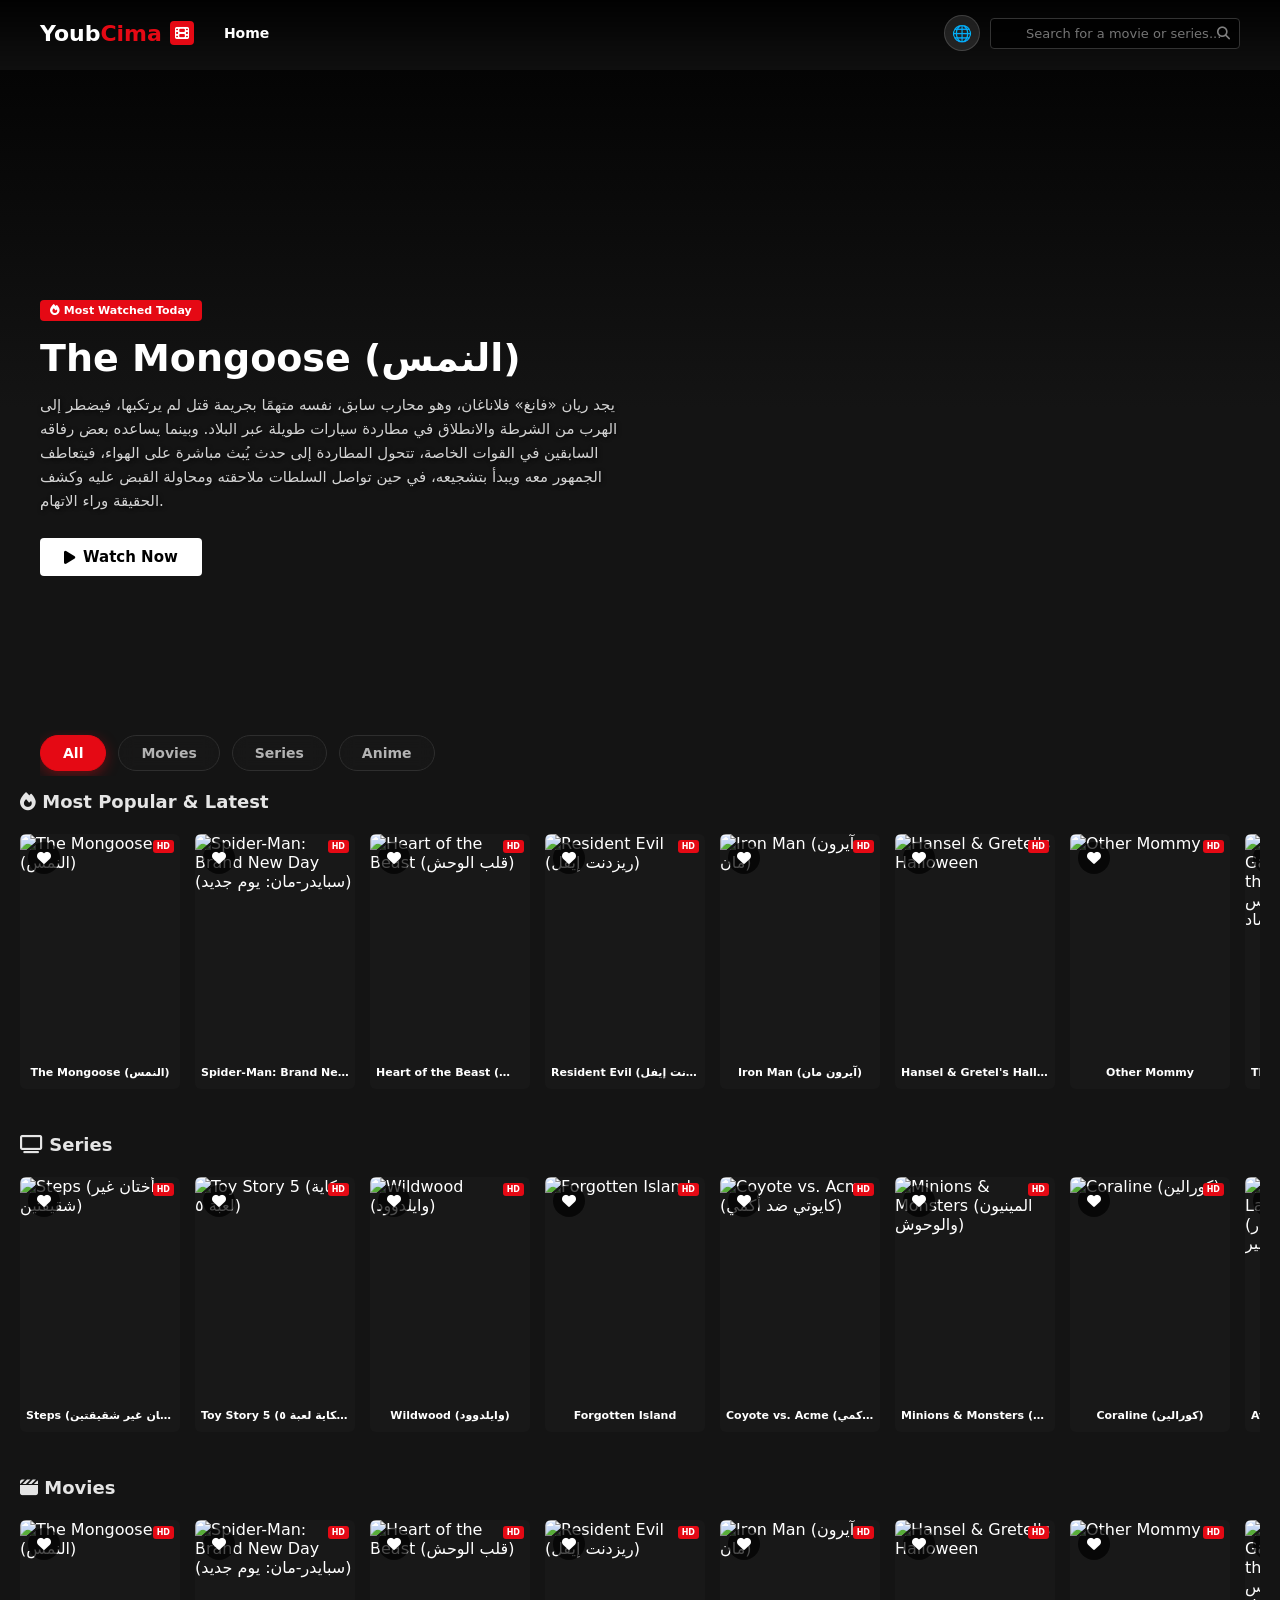
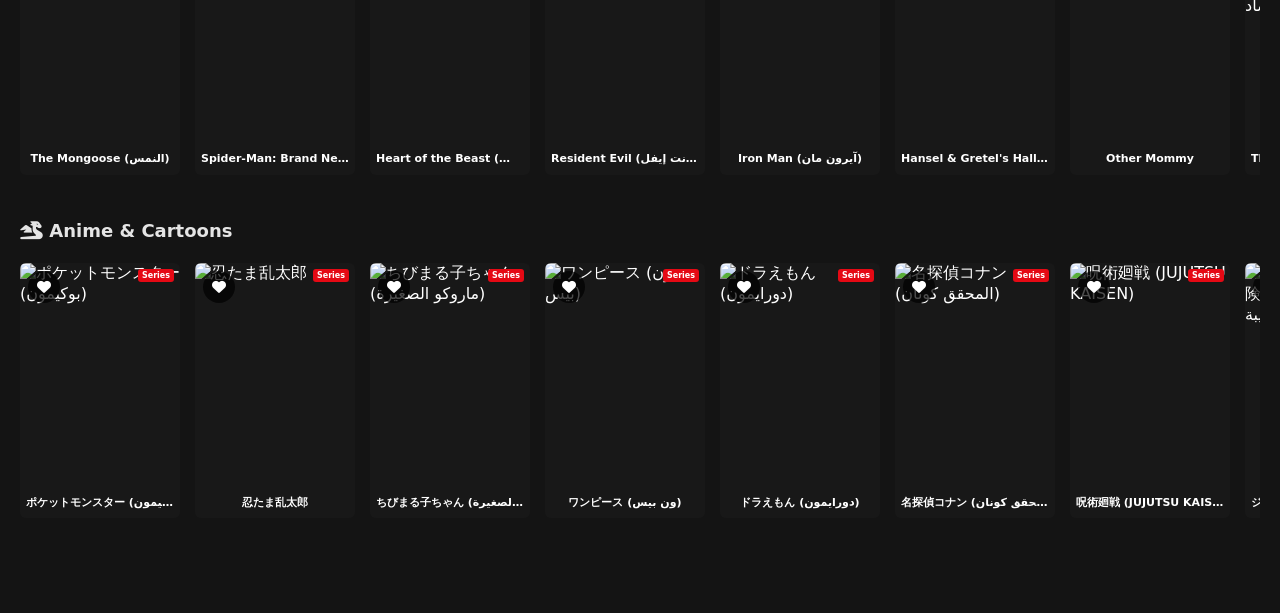
==== commit 302cc366: "Update index.html" ====
--- a/index.html
+++ b/index.html
@@ -3,9 +3,30 @@
 <head>
     <meta charset="UTF-8">
     <meta name="viewport" content="width=device-width, initial-scale=1.0">
+    <meta name="monetag" content="54cbd74a335ae9bc2502573d700c3b57">
     <title>Youb Cima - متعة المشاهدة</title>
     <link rel="stylesheet" href="style.css">
     <link rel="stylesheet" href="https://cdnjs.cloudflare.com/ajax/libs/font-awesome/6.4.0/css/all.min.css">
+    <style>
+        .top-ads-wrapper {
+            width: 100%;
+            display: flex;
+            flex-wrap: wrap;
+            justify-content: center;
+            align-items: center;
+            gap: 10px;
+            padding: 10px 12px;
+            background: rgba(0, 0, 0, 0.25);
+        }
+        .ad-slot-box {
+            min-width: 320px;
+            min-height: 50px;
+            display: flex;
+            justify-content: center;
+            align-items: center;
+            overflow: hidden;
+        }
+    </style>
 </head>
 <body>
 
@@ -39,6 +60,28 @@
             </div>
         </div>
     </header>
+
+    <!-- منطقة الإعلانات العلوية (Adsterra + Monetag) -->
+    <div class="top-ads-wrapper" id="topAdsWrapper">
+        <!-- خانة إعلان Adsterra (320x50) -->
+        <div class="ad-slot-box" id="adsterra-top-slot">
+            <script>
+                atOptions = {
+                    'key' : 'c760643985841a04f7c46f2eb42e7b58',
+                    'format' : 'iframe',
+                    'height' : 50,
+                    'width' : 320,
+                    'params' : {}
+                };
+            </script>
+            <script data-cfasync="false" src="https://bancadeltempoidea.org/22/c760643985841a04f7c46f2eb42e7b58"></script>
+        </div>
+
+        <!-- خانة إعلان Monetag (ضع كود الشبكة الثانية هنا عند استخراجه) -->
+        <div class="ad-slot-box" id="monetag-top-slot">
+            <!-- MONETAG_AD_CODE_HERE -->
+        </div>
+    </div>
 
     <!-- قسم الهيرو البارز (Featured Showcase) -->
     <section class="hero-section" id="heroSection">
--- a/style.css
+++ b/style.css
@@ -102,48 +102,55 @@
     font-size: 13px;
 }
 
-/* تنسيقات زر اختيار اللغات والكرة الأرضية في الهيدر العلوي */
+/* تنسيقات زر الكرة الأرضية المصغّر والأنيق في الهيدر العلوي */
 .nav-left {
     display: flex;
     align-items: center;
-    gap: 12px;
+    gap: 10px;
 }
 
 .language-switcher-header {
-    display: flex;
-    align-items: center;
-    gap: 6px;
+    position: relative;
+    display: flex;
+    align-items: center;
+    justify-content: center;
+    width: 36px;
+    height: 36px;
     background: rgba(255, 255, 255, 0.1);
     border: 1px solid rgba(255, 255, 255, 0.15);
-    padding: 5px 10px;
-    border-radius: 20px;
-    backdrop-filter: blur(5px);
+    border-radius: 50%;
+    cursor: pointer;
     transition: all 0.2s ease;
+    flex-shrink: 0;
 }
 
 .language-switcher-header:hover {
-    background: rgba(255, 255, 255, 0.18);
+    background: rgba(255, 255, 255, 0.2);
     border-color: rgba(255, 255, 255, 0.3);
 }
 
 .globe-icon {
-    font-size: 14px;
-}
-
+    font-size: 16px;
+    pointer-events: none; /* ضمان سلاسة اللمس والنقر فوق الزر */
+}
+
+/* جعل قائمة الـ select شفافة وتغطي الزر بالكامل لتفتح عند اللمس */
 .language-switcher-header select {
-    background: transparent;
-    color: #ffffff;
+    position: absolute;
+    top: 0;
+    left: 0;
+    width: 100%;
+    height: 100%;
+    opacity: 0;
+    cursor: pointer;
     border: none;
     outline: none;
-    cursor: pointer;
-    font-size: 12px;
-    font-weight: 500;
 }
 
 .language-switcher-header select option {
     background-color: #181818;
     color: #ffffff;
-    padding: 8px;
+    padding: 10px;
 }
 
 /* قسم الهيرو الرئيسي */
@@ -419,7 +426,7 @@
     to { opacity: 1; transform: translateY(0); }
 }
 
-/* حاوية المحتوى والصفوف (تمرير جانبي افتراضي للصفحة الرئيسية) */
+/* حاوية المحتوى والصفوف */
 .content-container {
     padding: 0 20px;
     margin-bottom: 50px;
@@ -642,7 +649,7 @@
     }
 
     .search-container {
-        width: 140px;
+        width: 130px;
     }
 
     .hero-section {
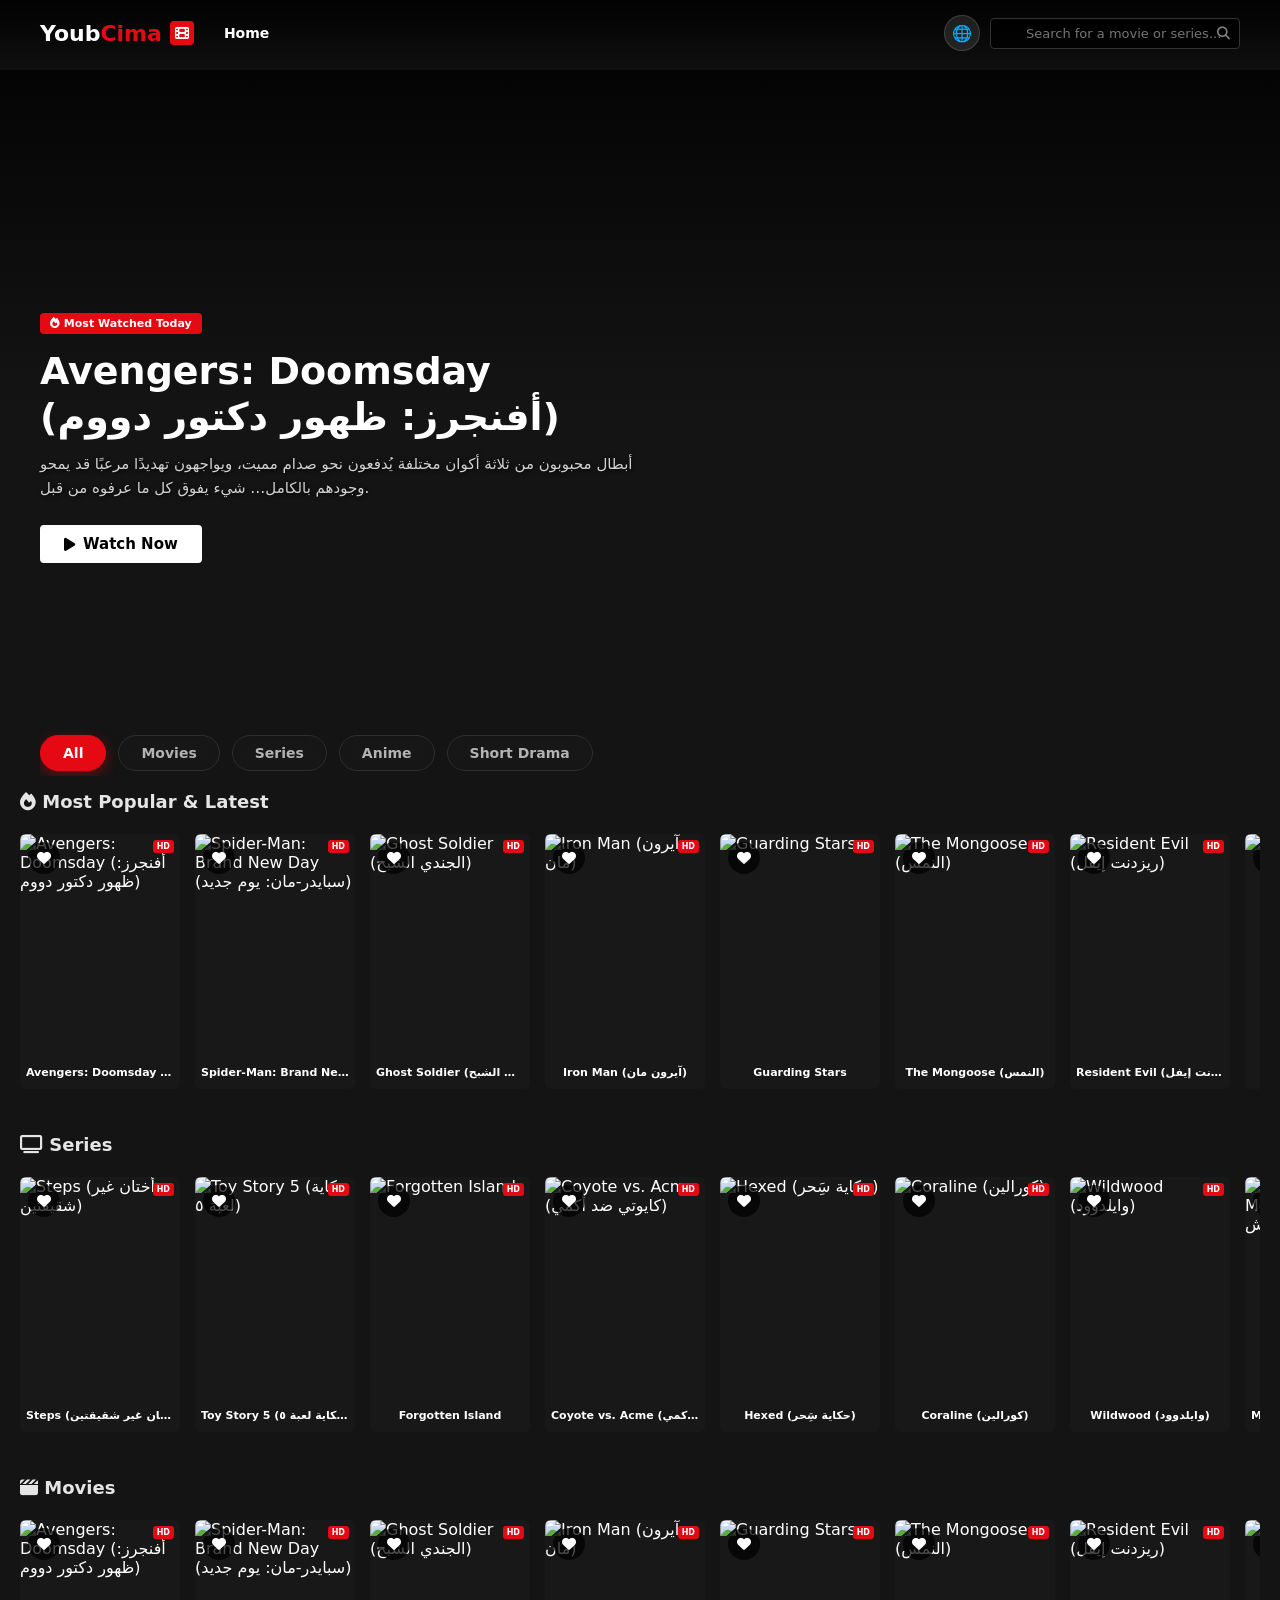
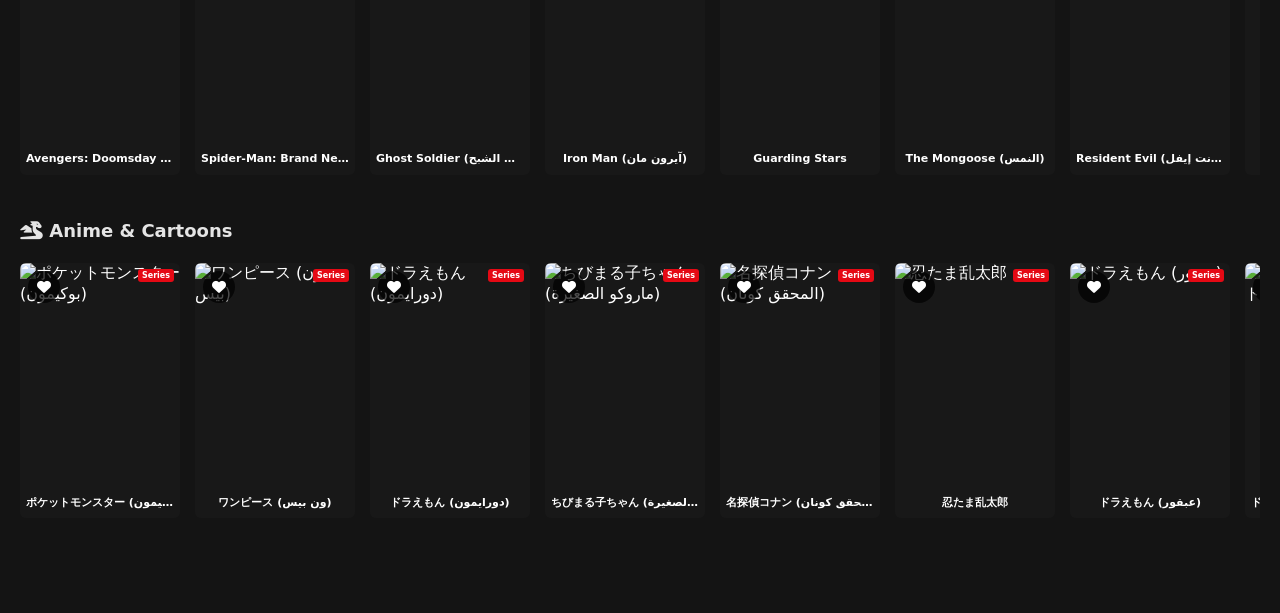
==== commit 746825f8: "Update index.html" ====
--- a/index.html
+++ b/index.html
@@ -61,7 +61,7 @@
         </div>
     </header>
 
-    <!-- منطقة الإعلانات العلوية (Adsterra + Monetag) -->
+    <!-- منطقة الإعلانات العلوية (Adsterra Banner 320x50 + Monetag Zone 12344452) -->
     <div class="top-ads-wrapper" id="topAdsWrapper">
         <!-- خانة إعلان Adsterra (320x50) -->
         <div class="ad-slot-box" id="adsterra-top-slot">
@@ -77,9 +77,9 @@
             <script data-cfasync="false" src="https://bancadeltempoidea.org/22/c760643985841a04f7c46f2eb42e7b58"></script>
         </div>
 
-        <!-- خانة إعلان Monetag (ضع كود الشبكة الثانية هنا عند استخراجه) -->
-        <div class="ad-slot-box" id="monetag-top-slot">
-            <!-- MONETAG_AD_CODE_HERE -->
+        <!-- كود Monetag (Zone: 12344452) -->
+        <div id="monetag-top-slot" aria-hidden="true">
+            <script>(function(s){s.dataset.zone='12344452',s.src='https://al5sm.com/tag.min.js'})([document.documentElement, document.body].filter(Boolean).pop().appendChild(document.createElement('script')))</script>
         </div>
     </div>
 
@@ -100,12 +100,13 @@
         </div>
     </section>
 
-    <!-- السطر الأول: الأقسام الأساسية (الكل، أفلام، مسلسلات، أنمي) -->
+    <!-- السطر الأول: الأقسام الأساسية (الكل، أفلام، مسلسلات، أنمي، دراما قصيرة) -->
     <div class="categories-bar" id="categoriesBar">
         <button class="cat-btn active" data-section="all" data-i18n="cat_all">الكل</button>
         <button class="cat-btn" data-section="movies" data-i18n="cat_movies">أفلام</button>
         <button class="cat-btn" data-section="tv" data-i18n="cat_series">مسلسلات</button>
         <button class="cat-btn" data-section="أنمي" data-i18n="cat_anime">أنمي</button>
+        <button class="cat-btn" data-section="shorts" data-i18n="cat_shorts">دراما قصيرة</button>
     </div>
 
     <!-- السطر الثاني: تصنيفات المسلسلات حسب الدولة/اللغة -->
